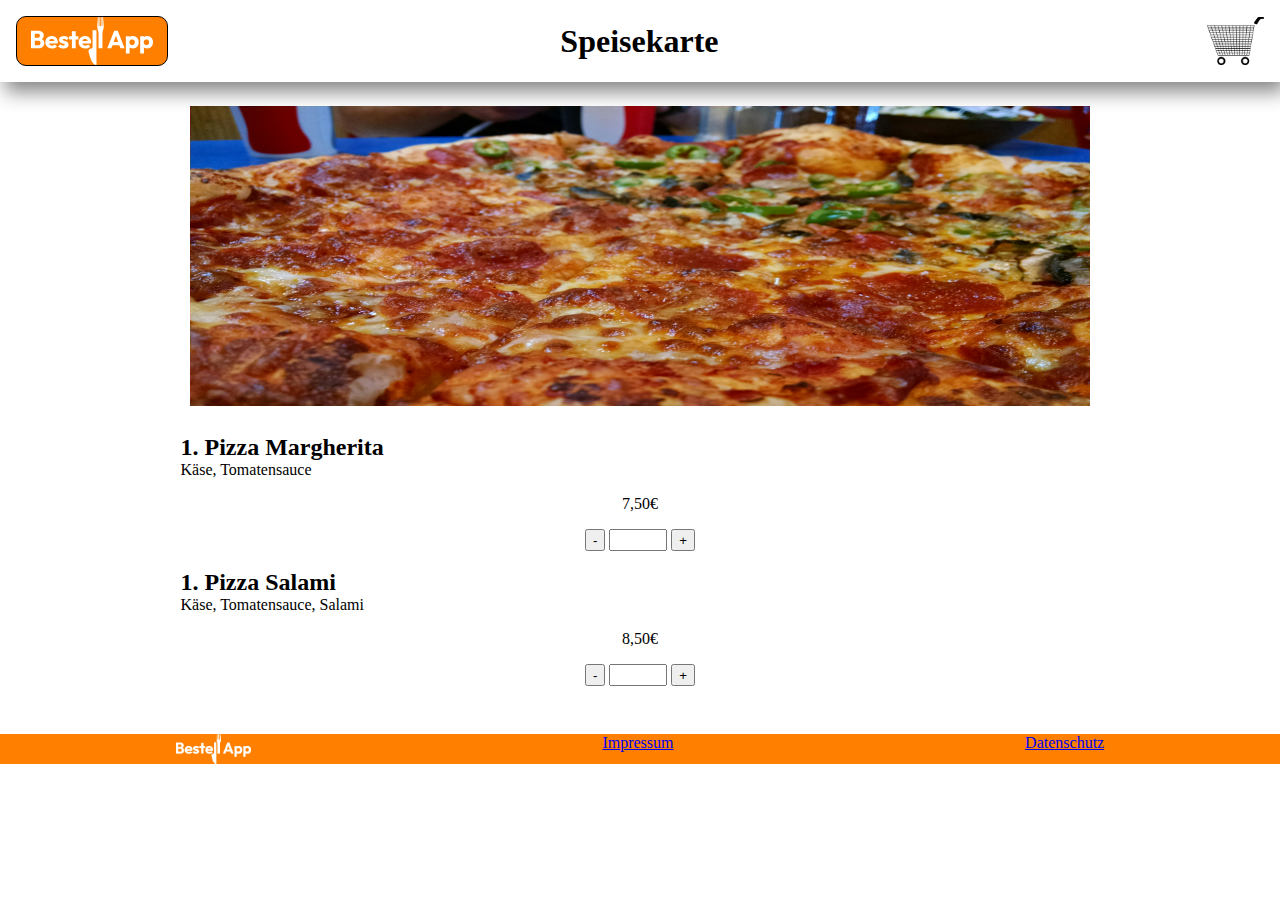
==== index.html @ 25a5968e "new" ====
<!DOCTYPE html>
<html lang="en">

<head>
    <meta charset="UTF-8">
    <meta name="viewport" content="width=device-width, initial-scale=1.0">
    <title>Bestellapp</title>
    <script src="./script.js"></script>
    <link rel="stylesheet" href="style.css">
</head>

<body>
    <section>
        <header>
            <div class="head_imgs">
                <img class="svg_logo" src="./Logo/Bestell App- Logo.svg" alt="">
            </div>
            <h1>Speisekarte</h1>
            <img class="shoppingcart" src="./img/shoppingcart.png" alt="Warenkorb">
        </header>
    </section>

    <section class="pizza">
        <div>
            <img class="img_pizza" src="./img/pizza.jpg" alt="Pizza">
        </div>
        <div class="pizza_card">
            <div class="mar">
                <h2>1. Pizza Margherita</h2>
                Käse, Tomatensauce
            </div>
            <p>7,50€</p>

            <div>
            <button>-</button>
            <input type="text">
            <button>+</button>
            </div>
            <br>

            <div class="sal">
                <h2>1. Pizza Salami</h2>
                Käse, Tomatensauce, Salami
            </div>
            <p>8,50€</p>

            <div>
            <button>-</button>
            <input type="text">
            <button>+</button>
            </div>
        </div>
    </section>



    <section>
        <footer>
            <img class="logo_footer" src="./Logo/Logo.png" alt="BestellApp-Logo">
            <a href="#">Impressum</a>
            <a href="#">Datenschutz</a>
        </footer>
    </section>

</body>

</html>
---- style.css ----
body {
    margin: 0px;

}

header {
    display: flex;
    justify-content: space-between;
    align-items: center;
    box-shadow: 5px 10px 18px #888888;
}

h1 {
    margin: 0;
    padding-right: 80px;
}

h2 {
    margin: 0;
}


.head_imgs {
    background-color: #FF8000;
    width: 150px;
    margin: 16px;
    margin-right: 0;
    border-radius: 10px;
    border-width: 1px;
    border-style: solid;
    display: flex;
    justify-content: space-around;
}

.svg_logo {
    height: 48px;
}

.shoppingcart {
    height: 48px;
    margin: 16px;
}

footer {
    background-color: #FF8000;
    display: flex;
    justify-content: space-around;

}

.logo_footer {
    width: 75px;
}

.pizza {
    display: flex;
    align-items: center;
    flex-direction: column;
    text-align: center;
    padding-top: 24px;
    padding-bottom: 24px;
    padding-left: 0;
    padding-right: 0;
}

.img_pizza {
    height: 300px;
    width: 100vh;

}


.pizza_card {
    display: flex;
    justify-content: space-between;
    flex-direction: column;
    width: 919px;
    padding: 24px;

}

.mar {
    display: flex;
    flex-direction: column;
    text-align: start;
}

.sal {
    display: flex;
    flex-direction: column;
    text-align: start;
}

input{
    height: 16px;
    width: 50px;
}

button{
    height: 22px;

}
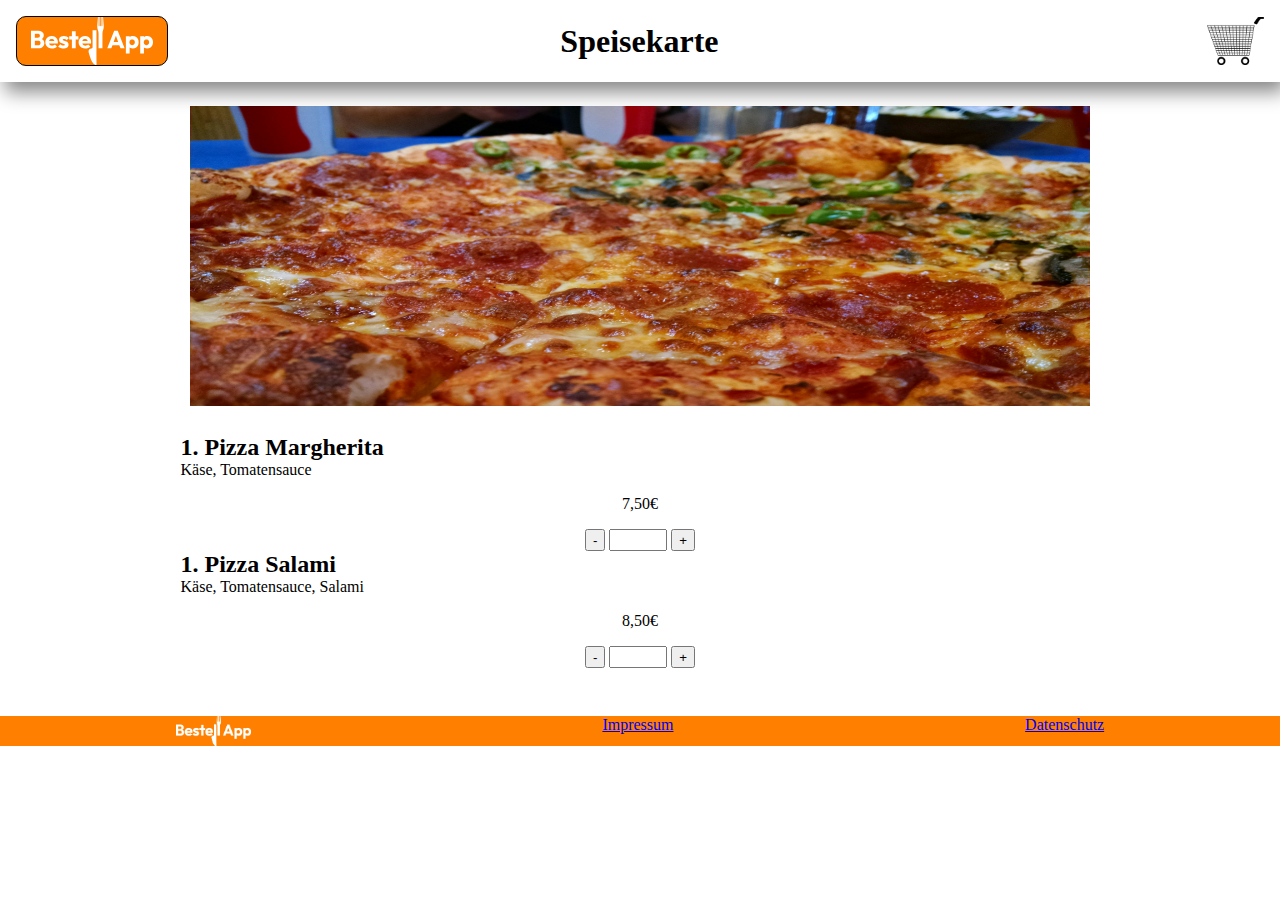
==== commit 9d44327e: "new" ====
--- a/index.html
+++ b/index.html
@@ -36,7 +36,7 @@
             <input type="text">
             <button>+</button>
             </div>
-            <br>
+            
 
             <div class="sal">
                 <h2>1. Pizza Salami</h2>
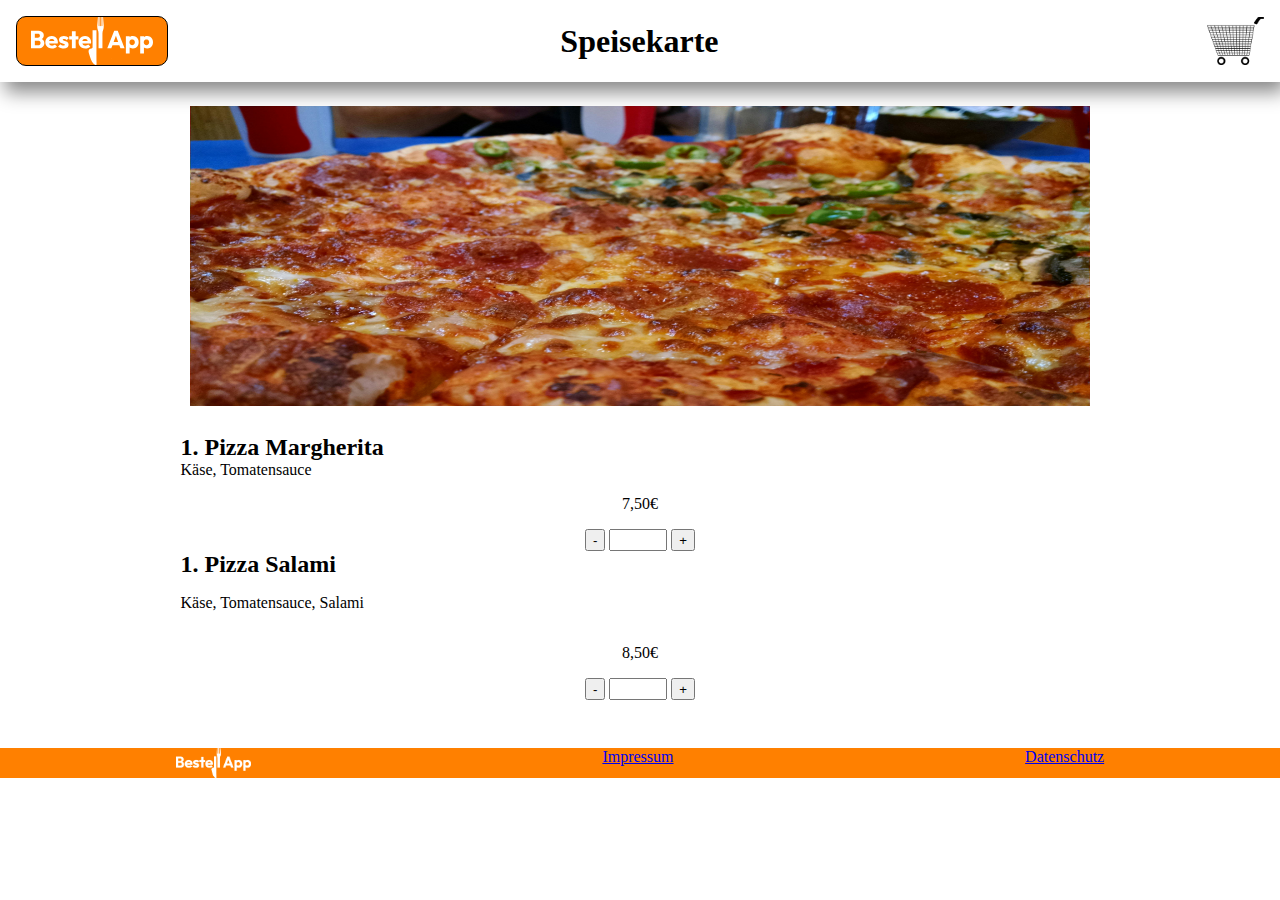
==== commit 8612c2b3: "new" ====
--- a/index.html
+++ b/index.html
@@ -33,20 +33,20 @@
 
             <div>
             <button>-</button>
-            <input type="text">
+            <input type="number">
             <button>+</button>
             </div>
             
 
             <div class="sal">
                 <h2>1. Pizza Salami</h2>
-                Käse, Tomatensauce, Salami
+                <p>Käse, Tomatensauce, Salami</p>
             </div>
             <p>8,50€</p>
 
             <div>
             <button>-</button>
-            <input type="text">
+            <input type="number">
             <button>+</button>
             </div>
         </div>
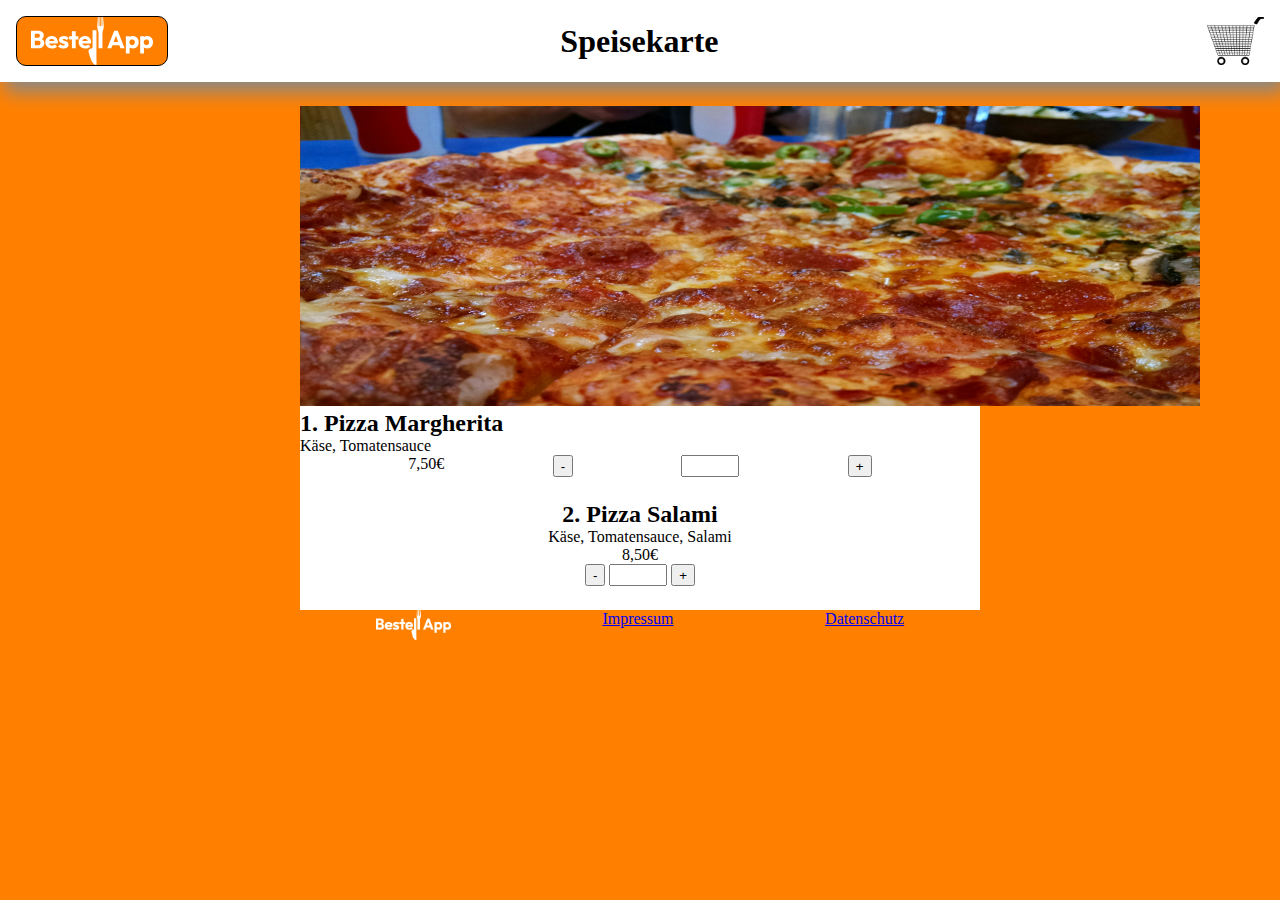
==== commit e661dbcd: "new" ====
--- a/index.html
+++ b/index.html
@@ -10,46 +10,48 @@
 </head>
 
 <body>
-    <section>
-        <header>
-            <div class="head_imgs">
-                <img class="svg_logo" src="./Logo/Bestell App- Logo.svg" alt="">
-            </div>
-            <h1>Speisekarte</h1>
-            <img class="shoppingcart" src="./img/shoppingcart.png" alt="Warenkorb">
-        </header>
-    </section>
+
+    <header>
+        <div class="head_imgs">
+            <img class="svg_logo" src="./Logo/Bestell App- Logo.svg" alt="">
+        </div>
+        <h1>Speisekarte</h1>
+        <img class="shoppingcart" src="./img/shoppingcart.png" alt="Warenkorb">
+    </header>
+
 
     <section class="pizza">
-        <div>
-            <img class="img_pizza" src="./img/pizza.jpg" alt="Pizza">
+
+        <img class="img_pizza" src="./img/pizza.jpg" alt="Pizza">
+
+        <div class="pizza_margherita">
+            <div class="margherita">
+                <h2>1. Pizza Margherita</h2>
+                <p>Käse, Tomatensauce</p>
+            </div>
+            <div class="mar_input">
+                <p>7,50€</p>
+                <button>-</button>
+                <input type="number">
+                <button>+</button>
+            </div>
         </div>
-        <div class="pizza_card">
-            <div class="mar">
-                <h2>1. Pizza Margherita</h2>
-                Käse, Tomatensauce
-            </div>
-            <p>7,50€</p>
 
-            <div>
-            <button>-</button>
-            <input type="number">
-            <button>+</button>
-            </div>
-            
-
-            <div class="sal">
-                <h2>1. Pizza Salami</h2>
+        <div class="pizza_salami">
+            <div class="salami">
+                <h2>2. Pizza Salami</h2>
                 <p>Käse, Tomatensauce, Salami</p>
             </div>
-            <p>8,50€</p>
-
-            <div>
-            <button>-</button>
-            <input type="number">
-            <button>+</button>
+            <div class="sal_input">
+                <p>8,50€</p>
+                <button>-</button>
+                <input type="number">
+                <button>+</button>
             </div>
         </div>
+
+
+        
     </section>
 
 
--- a/style.css
+++ b/style.css
@@ -1,6 +1,6 @@
 body {
     margin: 0px;
-
+    background-color: #FF8000;
 }
 
 header {
@@ -8,6 +8,14 @@
     justify-content: space-between;
     align-items: center;
     box-shadow: 5px 10px 18px #888888;
+    background-color: white;
+    margin-bottom: 24px;
+}
+
+section{
+    margin-right:300px;
+    margin-left: 300px;
+    background-color: white;
 }
 
 h1 {
@@ -18,6 +26,11 @@
 h2 {
     margin: 0;
 }
+
+p{
+    margin:0;
+}
+
 
 
 .head_imgs {
@@ -53,14 +66,14 @@
 }
 
 .pizza {
-    display: flex;
+    /* display: flex; */
     align-items: center;
     flex-direction: column;
     text-align: center;
-    padding-top: 24px;
     padding-bottom: 24px;
     padding-left: 0;
     padding-right: 0;
+ 
 }
 
 .img_pizza {
@@ -70,26 +83,28 @@
 }
 
 
-.pizza_card {
+.pizza_magherita {
     display: flex;
-    justify-content: space-between;
-    flex-direction: column;
+    flex-direction: row;
     width: 919px;
     padding: 24px;
 
 }
 
-.mar {
+.margherita {
     display: flex;
+    align-items: start;
     flex-direction: column;
-    text-align: start;
 }
 
-.sal {
-    display: flex;
-    flex-direction: column;
-    text-align: start;
+.mar_input {
+    display:flex;
+    flex-direction: row; 
+    justify-content: space-evenly;
+    padding-bottom:24px;
 }
+
+
 
 input{
     height: 16px;
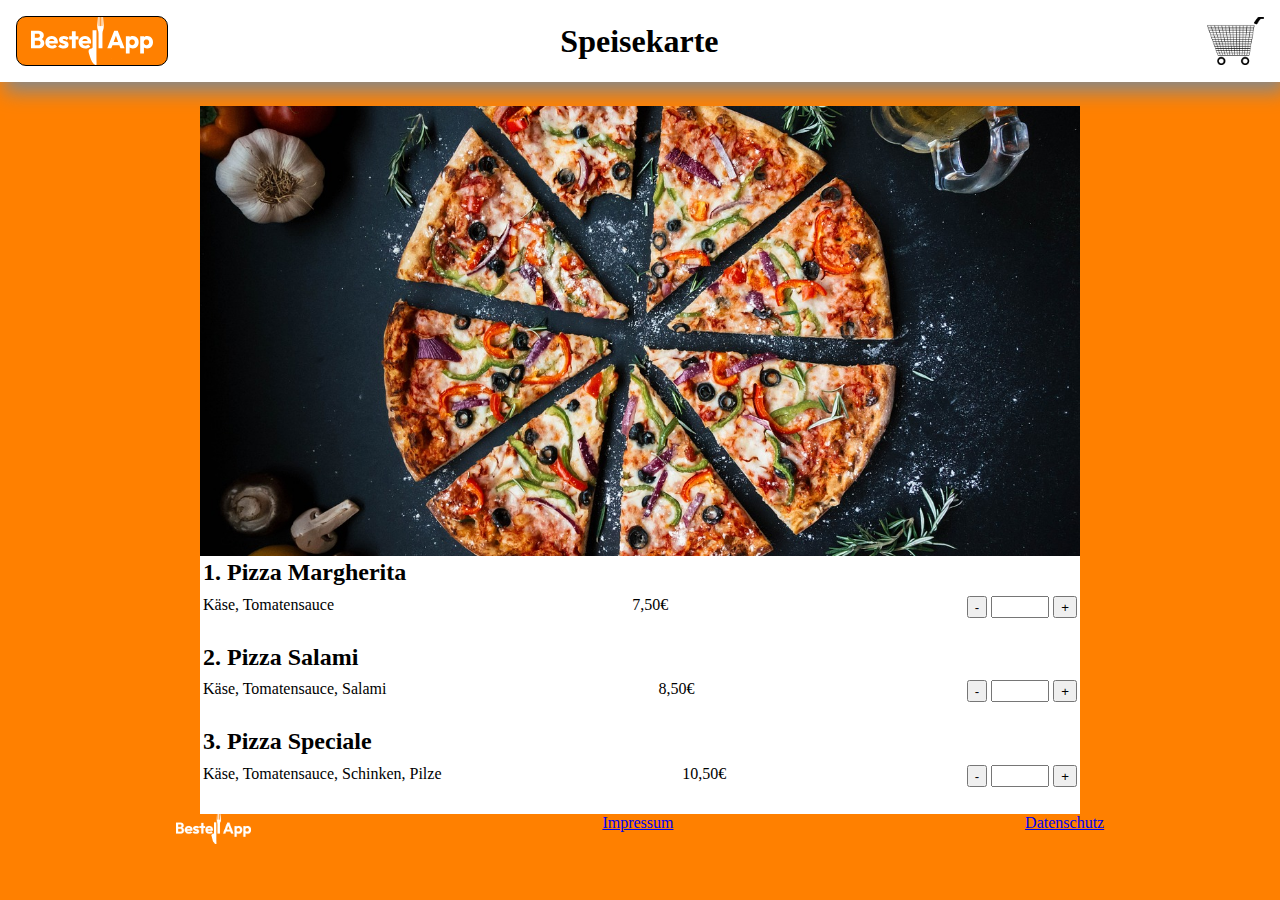
==== commit bbd5f450: "new data" ====
--- a/index.html
+++ b/index.html
@@ -7,6 +7,7 @@
     <title>Bestellapp</title>
     <script src="./script.js"></script>
     <link rel="stylesheet" href="style.css">
+    <link rel="stylesheet" href="standart.css">
 </head>
 
 <body>
@@ -20,24 +21,70 @@
     </header>
 
 
-    <section class="pizza">
 
-        <img class="img_pizza" src="./img/pizza.jpg" alt="Pizza">
+    <section class="pizza_margherita">
+        <div class="margherita">
+            <img class="img_pizza" src="./img/pizza-groß.jpg" alt="Pizza">
+            <table>
+                <tr class="head">
+                    <td>
+                        <h2>1. Pizza Margherita</h2>
+                    </td>
+                </tr>
+                <tr class="info">
+                    <td>
+                        <p>Käse, Tomatensauce</p>
+                    </td>
+                    <td>
+                        <p>7,50€</p>
+                    </td>
+                    <td>
+                        <button>-</button>
+                        <input type="number">
+                        <button>+</button>
+                    </td>
+                </tr>
+                <tr>
+                    <td class="head">
+                        <h2>2. Pizza Salami</h2>
+                    </td>
+                </tr>
+                <tr class="info">
+                    <td>
+                        <p>Käse, Tomatensauce, Salami</p>
+                    </td>
+                    <td>
+                        <p>8,50€</p>
+                    </td>
+                    <td>
+                        <button>-</button>
+                        <input type="number">
+                        <button>+</button>
+                    </td>
+                </tr>
+                <tr class="head">
+                    <td>
+                        <h2>3. Pizza Speciale</h2>
+                    </td>
+                </tr>
+                <tr class="info">
+                    <td>
+                        <p>Käse, Tomatensauce, Schinken, Pilze</p>
+                    </td>
+                    <td>
+                        <p>10,50€</p>
+                    </td>
+                    <td>
+                        <button>-</button>
+                        <input type="number">
+                        <button>+</button>
+                    </td>
+                </tr>
+            </table>
+        </div>
+    </section>
 
-        <div class="pizza_margherita">
-            <div class="margherita">
-                <h2>1. Pizza Margherita</h2>
-                <p>Käse, Tomatensauce</p>
-            </div>
-            <div class="mar_input">
-                <p>7,50€</p>
-                <button>-</button>
-                <input type="number">
-                <button>+</button>
-            </div>
-        </div>
-
-        <div class="pizza_salami">
+    <!-- <div class="pizza_salami">
             <div class="salami">
                 <h2>2. Pizza Salami</h2>
                 <p>Käse, Tomatensauce, Salami</p>
@@ -48,21 +95,21 @@
                 <input type="number">
                 <button>+</button>
             </div>
-        </div>
-
-
-        
-    </section>
+        </div> -->
 
 
 
-    <section>
-        <footer>
-            <img class="logo_footer" src="./Logo/Logo.png" alt="BestellApp-Logo">
-            <a href="#">Impressum</a>
-            <a href="#">Datenschutz</a>
-        </footer>
-    </section>
+
+
+
+
+
+    <footer>
+        <img class="logo_footer" src="./Logo/Logo.png" alt="BestellApp-Logo">
+        <a href="#">Impressum</a>
+        <a href="#">Datenschutz</a>
+    </footer>
+
 
 </body>
 
--- a/style.css
+++ b/style.css
@@ -1,38 +1,3 @@
-body {
-    margin: 0px;
-    background-color: #FF8000;
-}
-
-header {
-    display: flex;
-    justify-content: space-between;
-    align-items: center;
-    box-shadow: 5px 10px 18px #888888;
-    background-color: white;
-    margin-bottom: 24px;
-}
-
-section{
-    margin-right:300px;
-    margin-left: 300px;
-    background-color: white;
-}
-
-h1 {
-    margin: 0;
-    padding-right: 80px;
-}
-
-h2 {
-    margin: 0;
-}
-
-p{
-    margin:0;
-}
-
-
-
 .head_imgs {
     background-color: #FF8000;
     width: 150px;
@@ -65,53 +30,32 @@
     width: 75px;
 }
 
-.pizza {
-    /* display: flex; */
-    align-items: center;
-    flex-direction: column;
-    text-align: center;
-    padding-bottom: 24px;
-    padding-left: 0;
-    padding-right: 0;
- 
-}
-
 .img_pizza {
-    height: 300px;
-    width: 100vh;
-
+    object-position: center;
+    height: 450px;
+    width: auto;
+    object-fit: cover;
 }
 
 
 .pizza_magherita {
     display: flex;
+    justify-content: center;
     flex-direction: row;
-    width: 919px;
-    padding: 24px;
 
 }
 
 .margherita {
     display: flex;
-    align-items: start;
     flex-direction: column;
+    justify-content: center;
+
 }
 
-.mar_input {
-    display:flex;
-    flex-direction: row; 
-    justify-content: space-evenly;
-    padding-bottom:24px;
+.head{
+    padding-bottom: 8px;
 }
 
-
-
-input{
-    height: 16px;
-    width: 50px;
-}
-
-button{
-    height: 22px;
-
+.info{
+    padding-bottom: 24px;
 }--- a/standart.css
+++ b/standart.css
@@ -0,0 +1,47 @@
+body {
+    margin: 0px;
+    background-color: #FF8000;
+}
+
+header {
+    display: flex;
+    justify-content: space-between;
+    align-items: center;
+    box-shadow: 5px 10px 18px #888888;
+    background-color: white;
+    margin-bottom: 24px;
+}
+
+section {
+    margin-left: 200px;
+    margin-right: 200px;
+    background-color: white;
+}
+
+h1 {
+    margin: 0;
+    padding-right: 80px;
+}
+
+h2 {
+    margin: 0;
+}
+
+p {
+    margin: 0;
+}
+
+tr {
+    display: flex;
+    justify-content: space-between;
+}
+
+input {
+    height: 16px;
+    width: 50px;
+}
+
+button {
+    height: 22px;
+
+}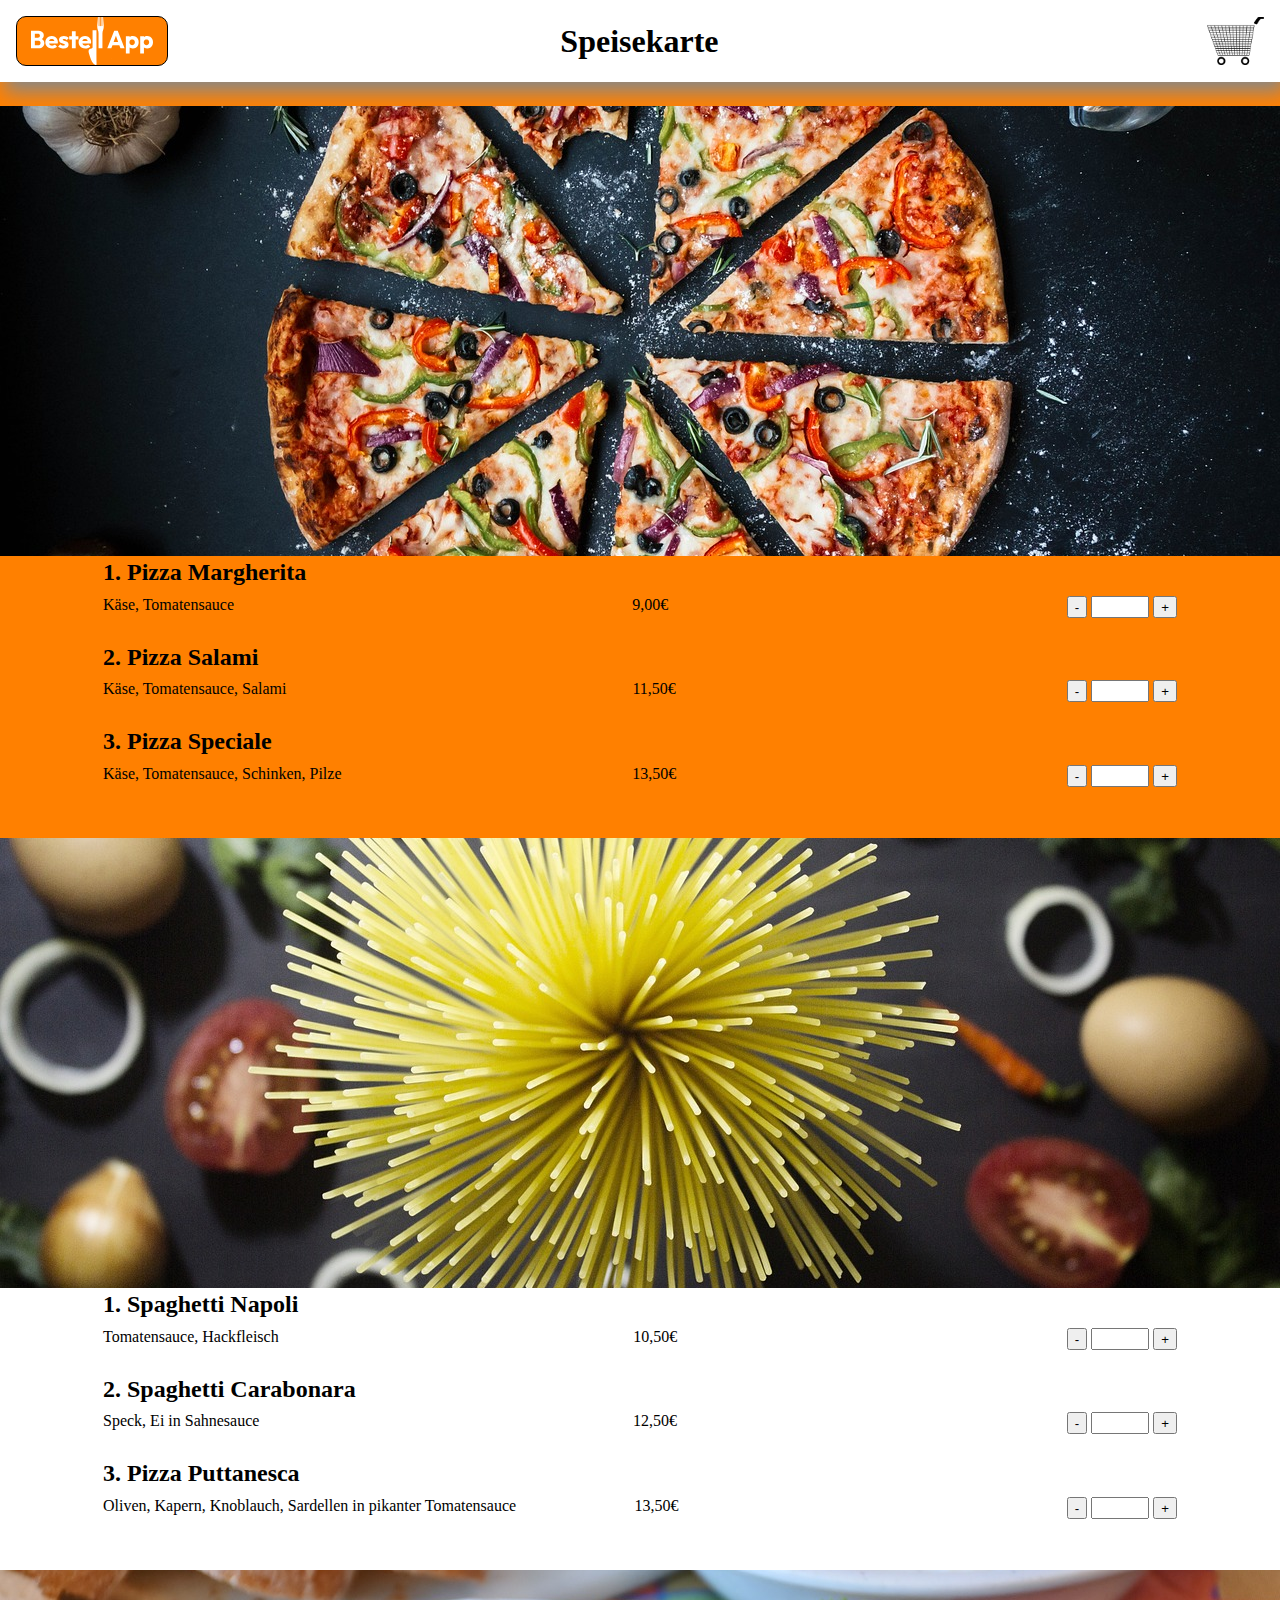
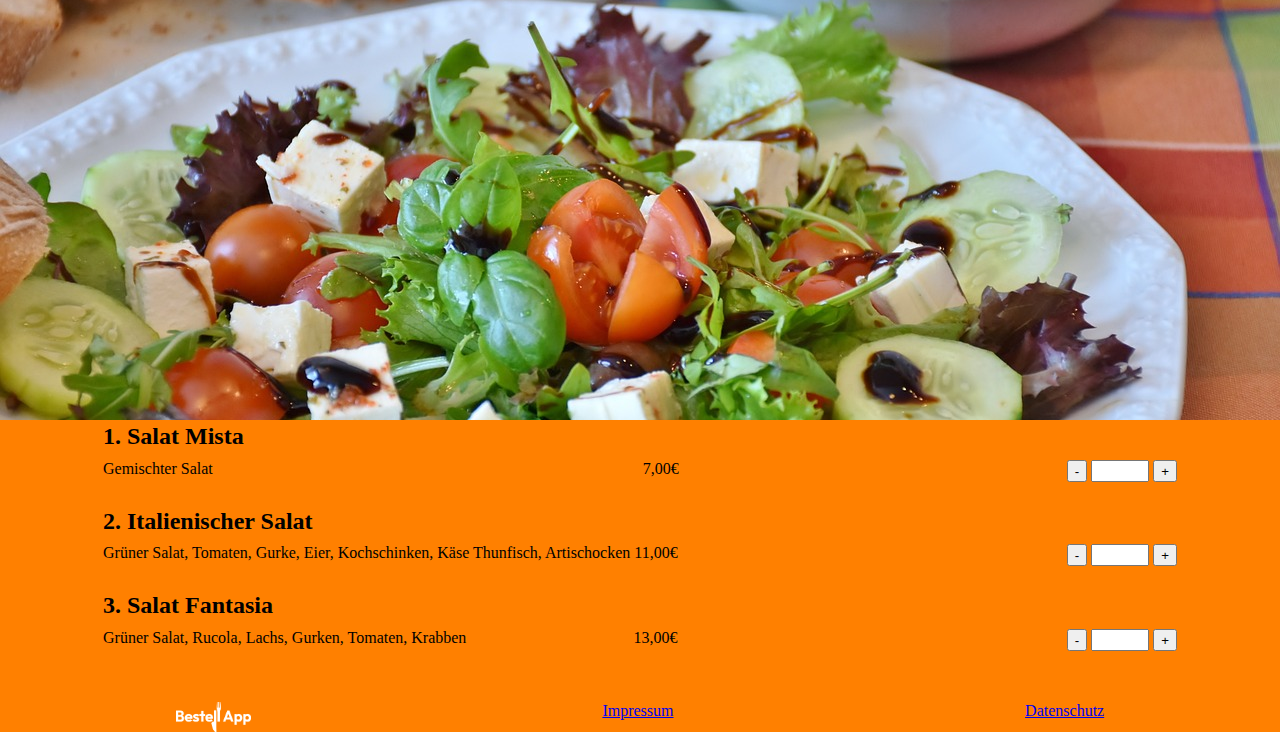
==== commit 2ef20c4e: "html,css finish" ====
--- a/index.html
+++ b/index.html
@@ -22,9 +22,8 @@
 
 
 
-    <section class="pizza_margherita">
-        <div class="margherita">
-            <img class="img_pizza" src="./img/pizza-groß.jpg" alt="Pizza">
+        <div class="pizza">
+            <img class="pizzaimg" src="./img/pizza-groß.jpg" alt="Pizza">
             <table>
                 <tr class="head">
                     <td>
@@ -36,7 +35,7 @@
                         <p>Käse, Tomatensauce</p>
                     </td>
                     <td>
-                        <p>7,50€</p>
+                        <p>9,00€</p>
                     </td>
                     <td>
                         <button>-</button>
@@ -54,7 +53,7 @@
                         <p>Käse, Tomatensauce, Salami</p>
                     </td>
                     <td>
-                        <p>8,50€</p>
+                        <p class="price1">11,50€</p>
                     </td>
                     <td>
                         <button>-</button>
@@ -72,7 +71,7 @@
                         <p>Käse, Tomatensauce, Schinken, Pilze</p>
                     </td>
                     <td>
-                        <p>10,50€</p>
+                        <p class="price2">13,50€</p>
                     </td>
                     <td>
                         <button>-</button>
@@ -82,20 +81,129 @@
                 </tr>
             </table>
         </div>
-    </section>
-
-    <!-- <div class="pizza_salami">
-            <div class="salami">
-                <h2>2. Pizza Salami</h2>
-                <p>Käse, Tomatensauce, Salami</p>
-            </div>
-            <div class="sal_input">
-                <p>8,50€</p>
-                <button>-</button>
-                <input type="number">
-                <button>+</button>
-            </div>
-        </div> -->
+
+        <div class="pasta">
+            <img class="pastaimg" src="./img/pasta (2).jpg" alt="Pasta">
+            <table>
+                <tr class="head">
+                    <td>
+                        <h2>1. Spaghetti Napoli</h2>
+                    </td>
+                </tr>
+                <tr class="info">
+                    <td>
+                        <p>Tomatensauce, Hackfleisch</p>
+                    </td>
+                    <td>
+                        <p class="price3">10,50€</p>
+                    </td>
+                    <td>
+                        <button>-</button>
+                        <input type="number">
+                        <button>+</button>
+                    </td>
+                </tr>
+                <tr>
+                    <td class="head">
+                        <h2>2. Spaghetti Carabonara</h2>
+                    </td>
+                </tr>
+                <tr class="info">
+                    <td>
+                        <p>Speck, Ei in Sahnesauce</p>
+                    </td>
+                    <td>
+                        <p class="price4">12,50€</p>
+                    </td>
+                    <td>
+                        <button>-</button>
+                        <input type="number">
+                        <button>+</button>
+                    </td>
+                </tr>
+                <tr class="head">
+                    <td>
+                        <h2>3. Pizza Puttanesca</h2>
+                    </td>
+                </tr>
+                <tr class="info">
+                    <td>
+                        <p>Oliven, Kapern, Knoblauch, Sardellen in pikanter Tomatensauce</p>
+                    </td>
+                    <td>
+                        <p class="price5">13,50€</p>
+                    </td>
+                    <td>
+                        <button>-</button>
+                        <input type="number">
+                        <button>+</button>
+                    </td>
+                </tr>
+            </table>
+        </div>
+
+        <div class="salad">
+            <img class="saladimg" src="./img/salad.jpg" alt="Salat">
+            <table>
+                <tr class="head">
+                    <td>
+                        <h2>1. Salat Mista</h2>
+                    </td>
+                </tr>
+                <tr class="info">
+                    <td>
+                        <p>Gemischter Salat</p>
+                    </td>
+                    <td>
+                        <p class="price6">7,00€</p>
+                    </td>
+                    <td>
+                        <button id="minus">-</button>
+                        <input type="number">
+                        <button id>+</button>
+                    </td>
+                </tr>
+                <tr>
+                    <td class="head">
+                        <h2>2. Italienischer Salat</h2>
+                    </td>
+                </tr>
+                <tr class="info">
+                    <td>
+                        <p>Grüner Salat, Tomaten, Gurke, Eier, Kochschinken, Käse Thunfisch, Artischocken</p>
+                    </td>
+                    <td>
+                        <p class="price7">11,00€</p>
+                    </td>
+                    <td>
+                        <button>-</button>
+                        <input type="number">
+                        <button>+</button>
+                    </td>
+                </tr>
+                <tr class="head">
+                    <td>
+                        <h2>3. Salat Fantasia</h2>
+                    </td>
+                </tr>
+                <tr class="info">
+                    <td>
+                        <p>Grüner Salat, Rucola, Lachs, Gurken, Tomaten, Krabben</p>
+                    </td>
+                    <td>
+                        <p class="price8">13,00€</p>
+                    </td>
+                    <td>
+                        <button>-</button>
+                        <input type="number">
+                        <button>+</button>
+                    </td>
+                </tr>
+            </table>
+        </div>
+  
+
+
 
 
 
--- a/style.css
+++ b/style.css
@@ -30,7 +30,7 @@
     width: 75px;
 }
 
-.img_pizza {
+.pizzaimg {
     object-position: center;
     height: 450px;
     width: auto;
@@ -38,17 +38,11 @@
 }
 
 
-.pizza_magherita {
-    display: flex;
-    justify-content: center;
-    flex-direction: row;
-
-}
-
-.margherita {
+.pizza {
     display: flex;
     flex-direction: column;
     justify-content: center;
+    padding-bottom: 24px;
 
 }
 
@@ -58,4 +52,66 @@
 
 .info{
     padding-bottom: 24px;
+}
+
+.price1{
+    padding-right: 45px;
+}
+
+.price2{
+    padding-right:100px;
+}
+
+.pastaimg {
+    object-position: center;
+    height: 450px;
+    width: auto;
+    object-fit: cover;
+}
+
+.pasta {
+    display: flex;
+    flex-direction: column;
+    justify-content: center;
+    background-color: white;
+    padding-bottom: 24px;
+
+}
+
+.price3{
+    padding-right: 35px;
+}
+
+.price4{
+    padding-right: 16px;
+}
+.price5{
+    padding-right: 270px;
+}
+
+.saladimg {
+    object-position: center;
+    height: 450px;
+    width: auto;
+    object-fit: cover;
+}
+
+.salad {
+    display: flex;
+    flex-direction: column;
+    justify-content: center;
+    padding-bottom: 24px;
+
+}
+
+.price6{
+    padding-left: 42px;
+}
+
+.price7{
+    padding-right: 385px;
+}
+
+.price8{
+    padding-right: 222px;
 }--- a/standart.css
+++ b/standart.css
@@ -12,12 +12,6 @@
     margin-bottom: 24px;
 }
 
-section {
-    margin-left: 200px;
-    margin-right: 200px;
-    background-color: white;
-}
-
 h1 {
     margin: 0;
     padding-right: 80px;
@@ -29,6 +23,10 @@
 
 p {
     margin: 0;
+}
+table{
+    padding-right: 100px;
+    padding-left: 100px;
 }
 
 tr {
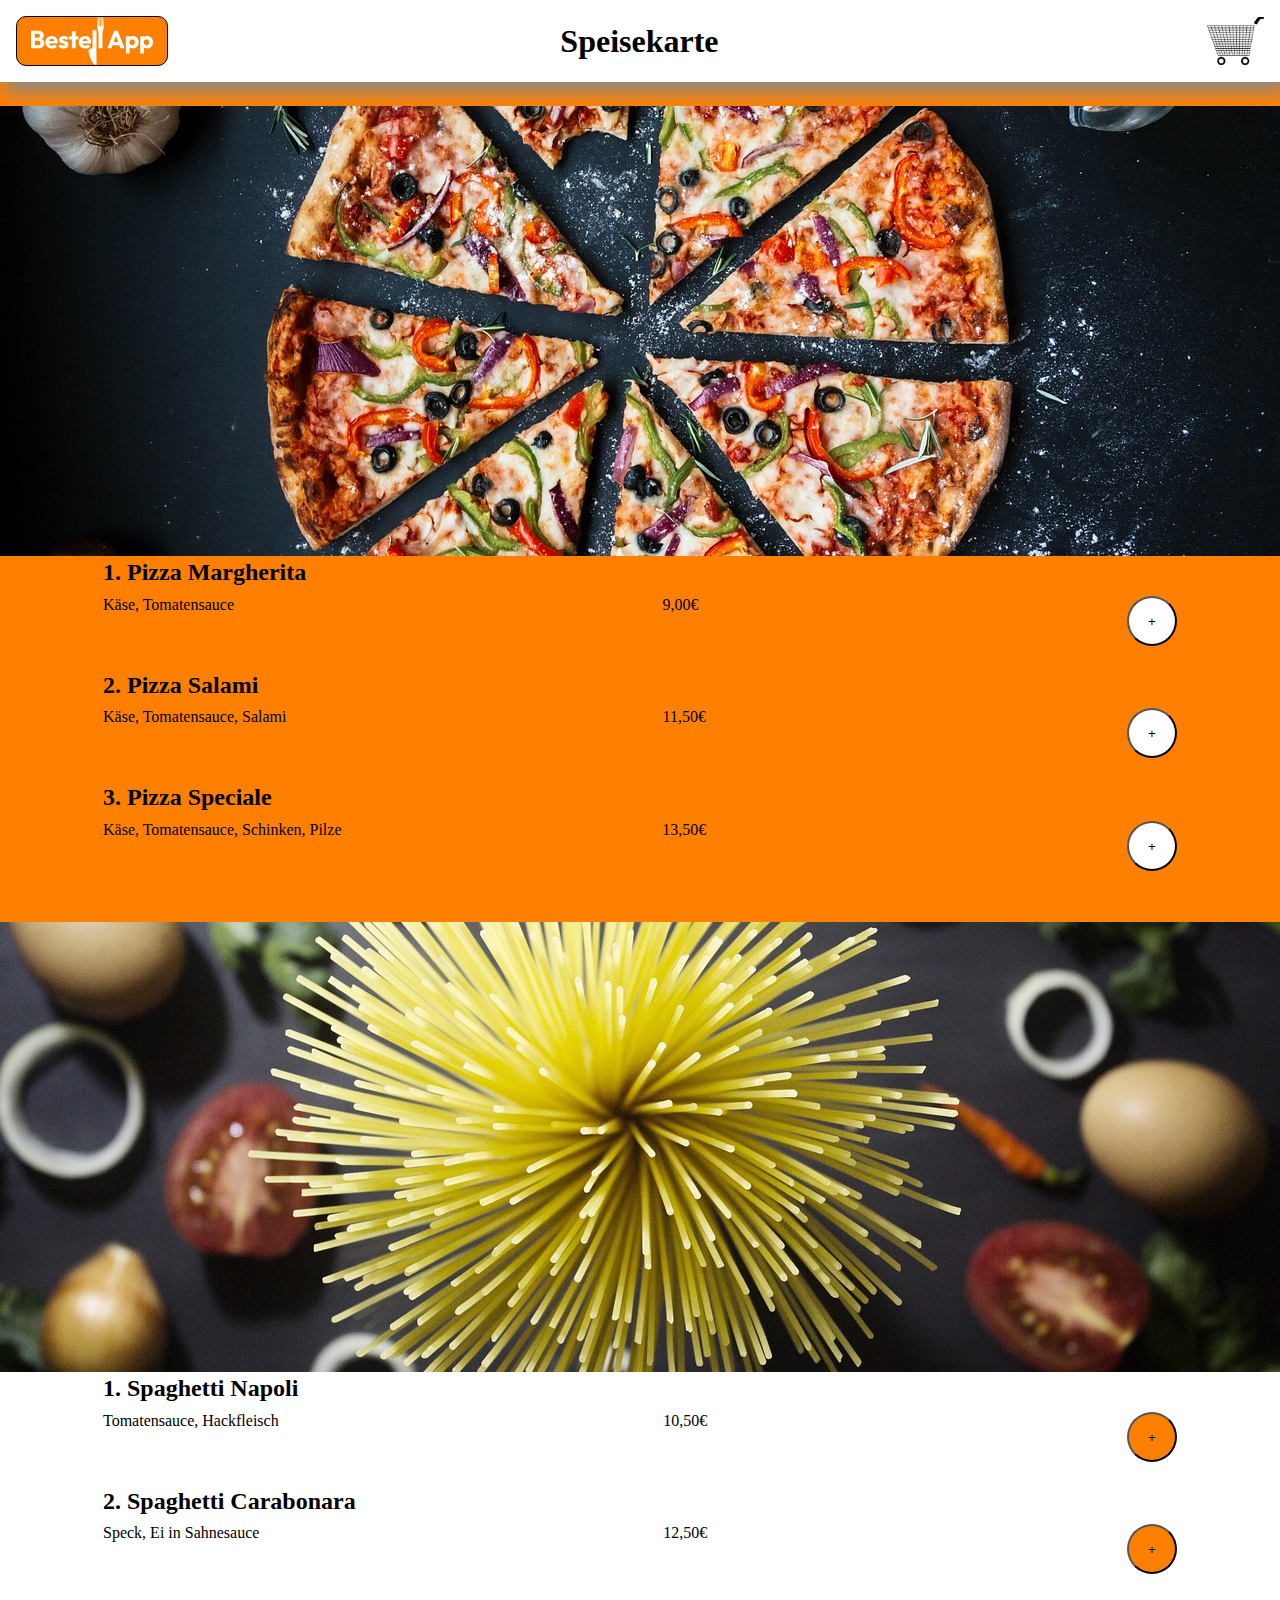
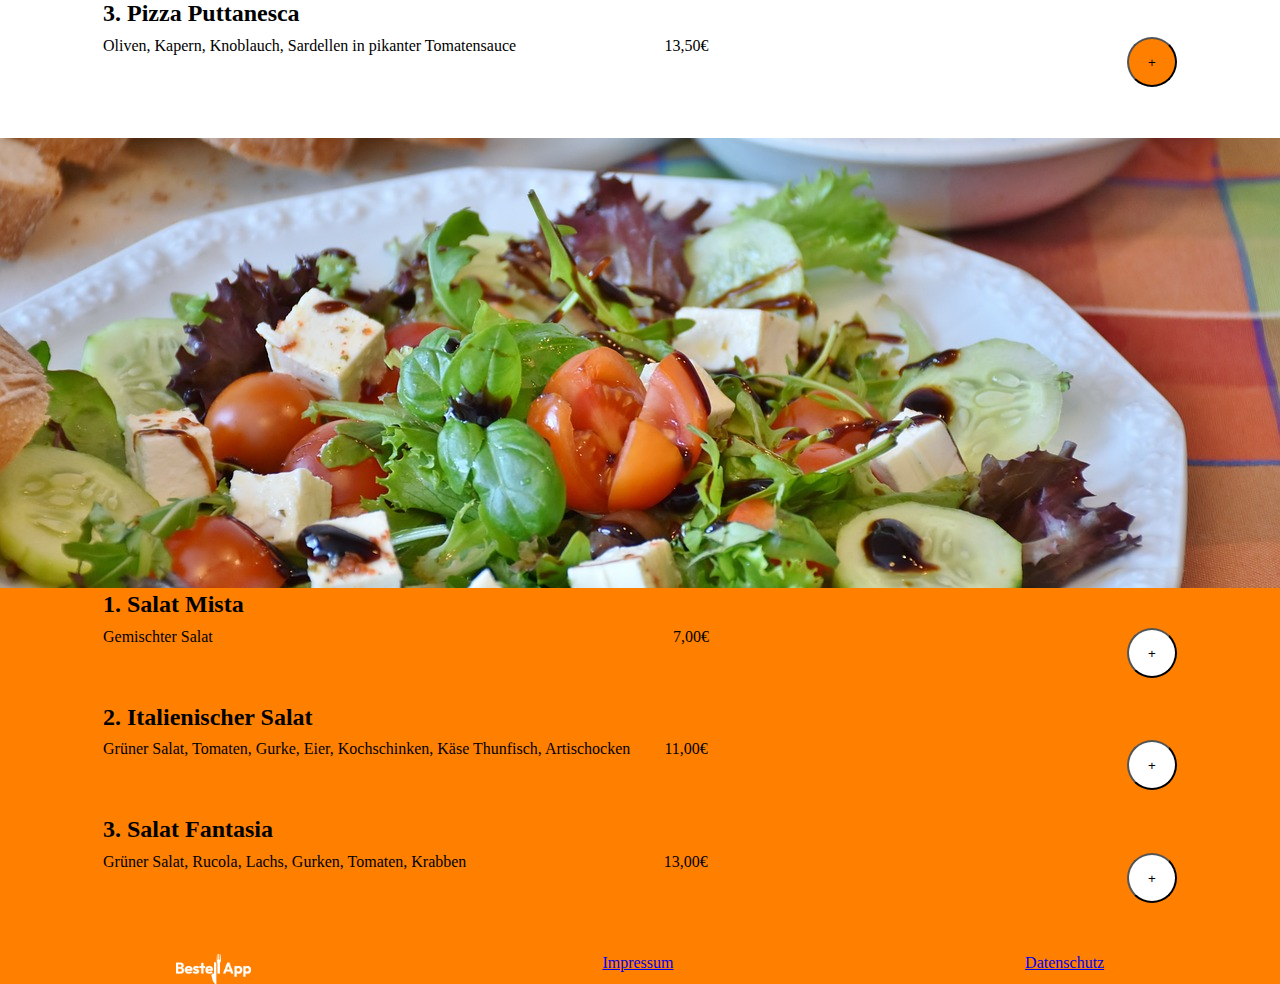
==== commit e527bd6f: "changed" ====
--- a/index.html
+++ b/index.html
@@ -20,7 +20,7 @@
         <img class="shoppingcart" src="./img/shoppingcart.png" alt="Warenkorb">
     </header>
 
-
+        <div class="shopcart">hallo</div>
 
         <div class="pizza">
             <img class="pizzaimg" src="./img/pizza-groß.jpg" alt="Pizza">
@@ -38,9 +38,7 @@
                         <p>9,00€</p>
                     </td>
                     <td>
-                        <button>-</button>
-                        <input type="number">
-                        <button>+</button>
+                        <button onclick="loadShopcart()">+</button>
                     </td>
                 </tr>
                 <tr>
@@ -56,9 +54,7 @@
                         <p class="price1">11,50€</p>
                     </td>
                     <td>
-                        <button>-</button>
-                        <input type="number">
-                        <button>+</button>
+                        <button onclick="loadShopcart()">+</button>
                     </td>
                 </tr>
                 <tr class="head">
@@ -74,9 +70,7 @@
                         <p class="price2">13,50€</p>
                     </td>
                     <td>
-                        <button>-</button>
-                        <input type="number">
-                        <button>+</button>
+                        <button onclick="loadShopcart()">+</button>
                     </td>
                 </tr>
             </table>
@@ -98,9 +92,7 @@
                         <p class="price3">10,50€</p>
                     </td>
                     <td>
-                        <button>-</button>
-                        <input type="number">
-                        <button>+</button>
+                        <button onclick="loadShopcart()" class="orange">+</button>
                     </td>
                 </tr>
                 <tr>
@@ -116,9 +108,7 @@
                         <p class="price4">12,50€</p>
                     </td>
                     <td>
-                        <button>-</button>
-                        <input type="number">
-                        <button>+</button>
+                        <button onclick="loadShopcart()" class="orange">+</button>
                     </td>
                 </tr>
                 <tr class="head">
@@ -134,9 +124,7 @@
                         <p class="price5">13,50€</p>
                     </td>
                     <td>
-                        <button>-</button>
-                        <input type="number">
-                        <button>+</button>
+                        <button onclick="loadShopcart()" class="orange">+</button>
                     </td>
                 </tr>
             </table>
@@ -158,9 +146,7 @@
                         <p class="price6">7,00€</p>
                     </td>
                     <td>
-                        <button id="minus">-</button>
-                        <input type="number">
-                        <button id>+</button>
+                        <button onclick="loadShopcart()">+</button>
                     </td>
                 </tr>
                 <tr>
@@ -176,9 +162,7 @@
                         <p class="price7">11,00€</p>
                     </td>
                     <td>
-                        <button>-</button>
-                        <input type="number">
-                        <button>+</button>
+                        <button onclick="loadShopcart()">+</button>
                     </td>
                 </tr>
                 <tr class="head">
@@ -194,9 +178,7 @@
                         <p class="price8">13,00€</p>
                     </td>
                     <td>
-                        <button>-</button>
-                        <input type="number">
-                        <button>+</button>
+                        <button onclick="loadShopcart()">+</button>
                     </td>
                 </tr>
             </table>
--- a/style.css
+++ b/style.css
@@ -114,4 +114,10 @@
 
 .price8{
     padding-right: 222px;
+}
+
+.shopcart{
+    display: flex;
+    justify-content: flex-end;
+    display:none;
 }--- a/standart.css
+++ b/standart.css
@@ -34,12 +34,13 @@
     justify-content: space-between;
 }
 
-input {
-    height: 16px;
+button {
+    border-radius: 100%;
+    height: 50px;
     width: 50px;
+    background-color: white;
 }
 
-button {
-    height: 22px;
-
+.orange{
+    background-color: #FF8000;
 }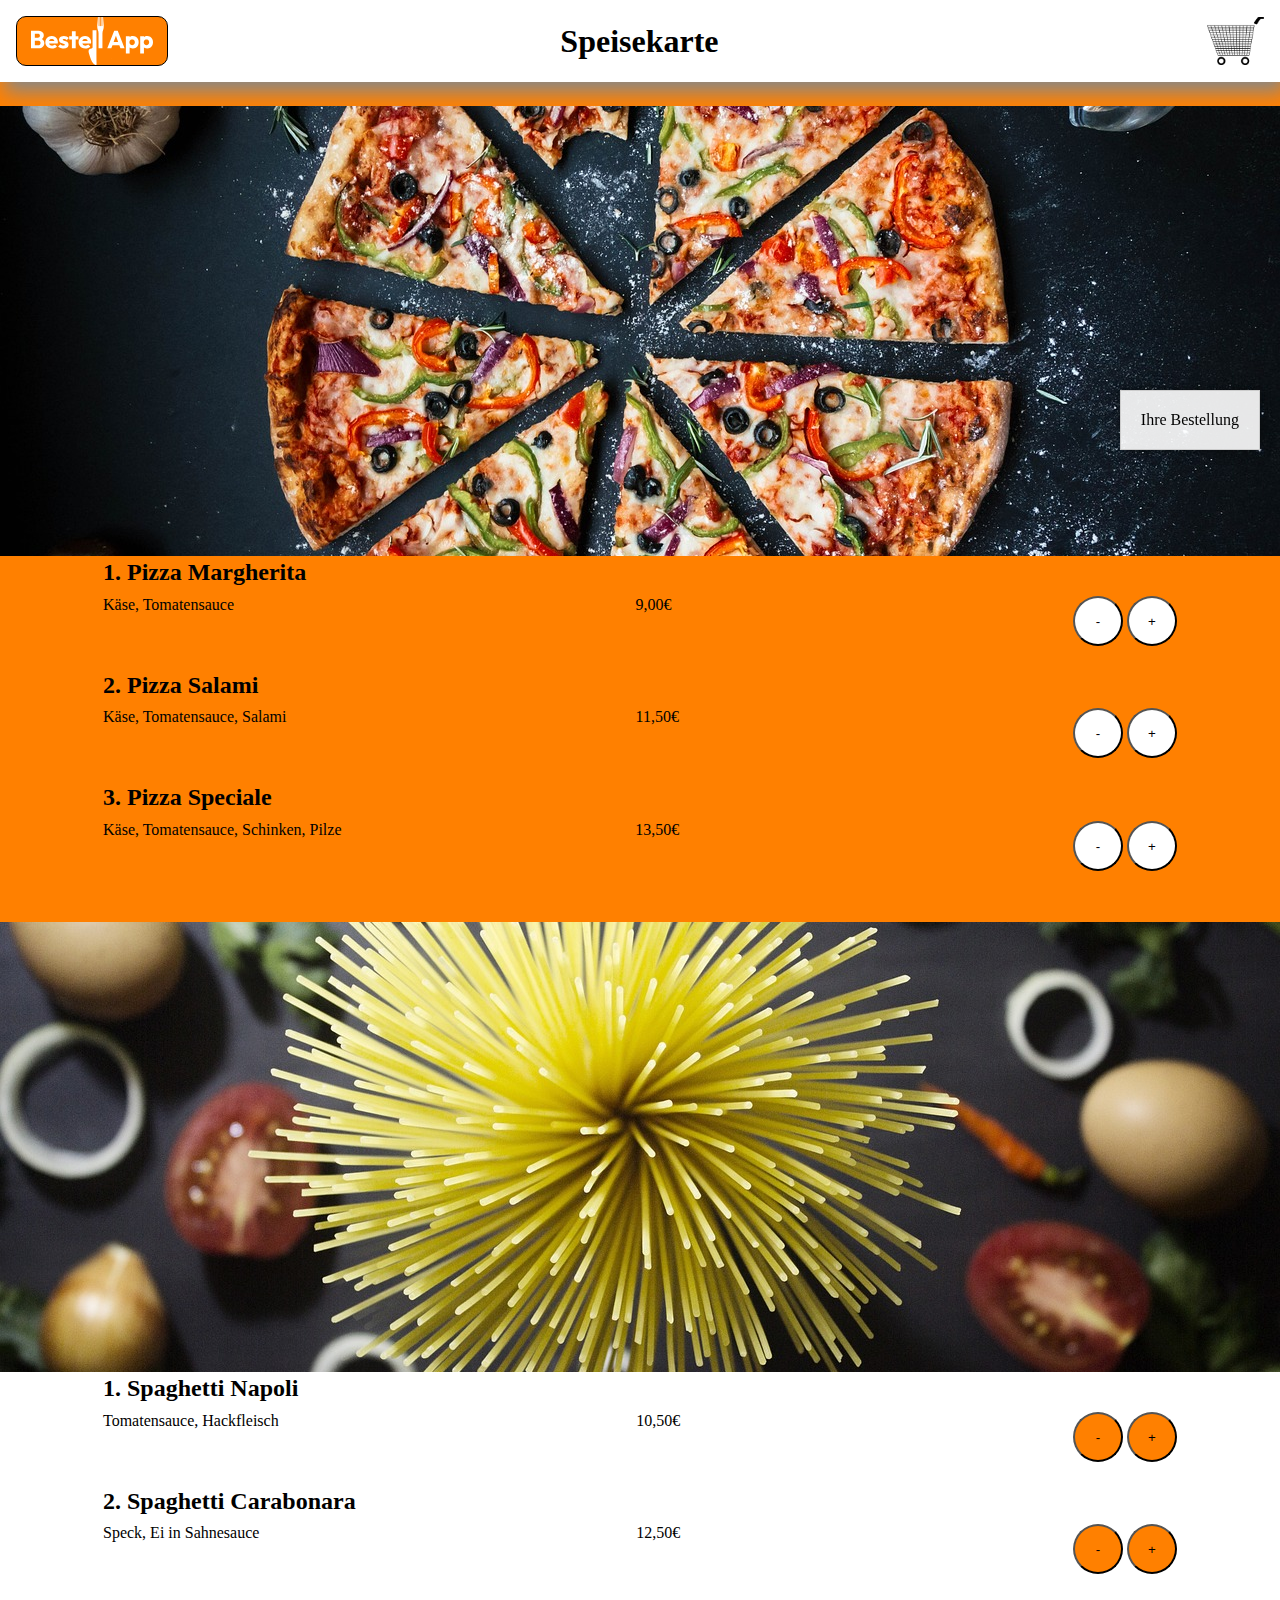
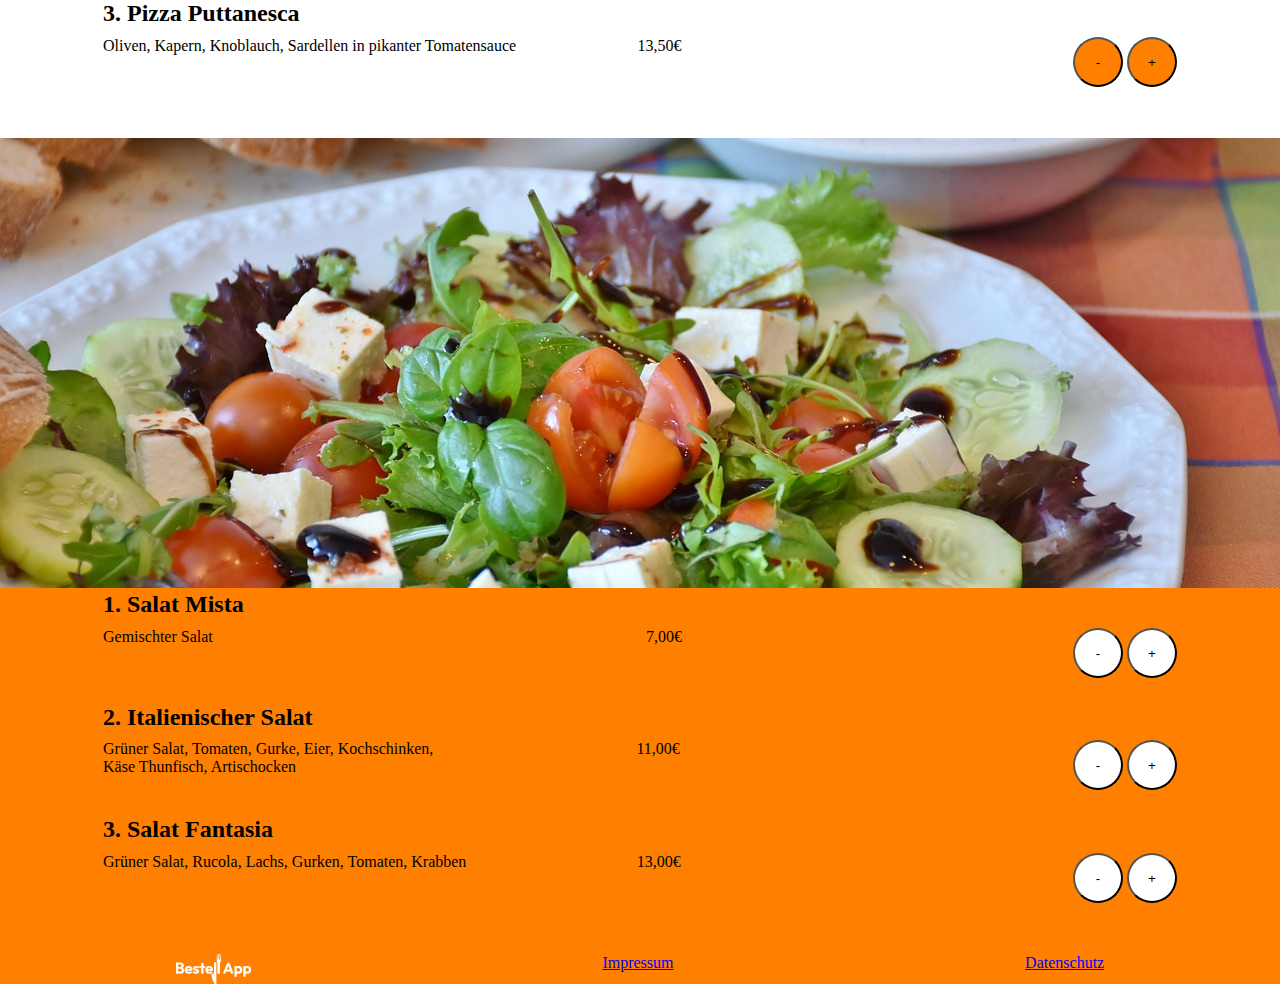
==== commit b7543967: "new" ====
--- a/index.html
+++ b/index.html
@@ -17,10 +17,14 @@
             <img class="svg_logo" src="./Logo/Bestell App- Logo.svg" alt="">
         </div>
         <h1>Speisekarte</h1>
-        <img class="shoppingcart" src="./img/shoppingcart.png" alt="Warenkorb">
+        <img onclick="loadShopcart('overlay')" class="shoppingcart" src="./img/shoppingcart.png" alt="Warenkorb">
     </header>
 
-        <div class="shopcart">hallo</div>
+        <div id="overlay">
+            <p>Ihre Bestellung</p>
+            <div id="marlist"></div>
+            <div id="sallist"></div>
+        </div>
 
         <div class="pizza">
             <img class="pizzaimg" src="./img/pizza-groß.jpg" alt="Pizza">
@@ -38,7 +42,8 @@
                         <p>9,00€</p>
                     </td>
                     <td>
-                        <button onclick="loadShopcart()">+</button>
+                        <button onclick="removeMargherita()">-</button>
+                        <button onclick="addMargherita()">+</button>
                     </td>
                 </tr>
                 <tr>
@@ -54,7 +59,8 @@
                         <p class="price1">11,50€</p>
                     </td>
                     <td>
-                        <button onclick="loadShopcart()">+</button>
+                        <button onclick="removeSalami()">-</button>
+                        <button onclick="addSalami()">+</button>
                     </td>
                 </tr>
                 <tr class="head">
@@ -70,6 +76,7 @@
                         <p class="price2">13,50€</p>
                     </td>
                     <td>
+                        <button>-</button>
                         <button onclick="loadShopcart()">+</button>
                     </td>
                 </tr>
@@ -92,6 +99,7 @@
                         <p class="price3">10,50€</p>
                     </td>
                     <td>
+                        <button class="orange">-</button>
                         <button onclick="loadShopcart()" class="orange">+</button>
                     </td>
                 </tr>
@@ -108,6 +116,7 @@
                         <p class="price4">12,50€</p>
                     </td>
                     <td>
+                        <button class="orange">-</button>
                         <button onclick="loadShopcart()" class="orange">+</button>
                     </td>
                 </tr>
@@ -124,6 +133,7 @@
                         <p class="price5">13,50€</p>
                     </td>
                     <td>
+                        <button class="orange">-</button>
                         <button onclick="loadShopcart()" class="orange">+</button>
                     </td>
                 </tr>
@@ -146,6 +156,7 @@
                         <p class="price6">7,00€</p>
                     </td>
                     <td>
+                        <button>-</button>
                         <button onclick="loadShopcart()">+</button>
                     </td>
                 </tr>
@@ -156,12 +167,13 @@
                 </tr>
                 <tr class="info">
                     <td>
-                        <p>Grüner Salat, Tomaten, Gurke, Eier, Kochschinken, Käse Thunfisch, Artischocken</p>
+                        <p>Grüner Salat, Tomaten, Gurke, Eier, Kochschinken,<br> Käse Thunfisch, Artischocken</p>
                     </td>
                     <td>
                         <p class="price7">11,00€</p>
                     </td>
                     <td>
+                        <button>-</button>
                         <button onclick="loadShopcart()">+</button>
                     </td>
                 </tr>
@@ -178,6 +190,7 @@
                         <p class="price8">13,00€</p>
                     </td>
                     <td>
+                        <button>-</button>
                         <button onclick="loadShopcart()">+</button>
                     </td>
                 </tr>
--- a/style.css
+++ b/style.css
@@ -109,15 +109,24 @@
 }
 
 .price7{
-    padding-right: 385px;
+    padding-right: 190px;
 }
 
 .price8{
     padding-right: 222px;
 }
 
-.shopcart{
-    display: flex;
-    justify-content: flex-end;
-    display:none;
+
+#overlay{
+position: fixed;
+top: 50%;
+right: 20px;
+transform: translateY(-100%);
+background-color: rgba(255, 255, 255, 0.9);
+border: 1px solid #ccc;
+padding: 20px;
+box-shadow: 0 0 10px rgba(0, 0, 0, 0.5);
+z-index: 1000;
+    
+
 }--- a/standart.css
+++ b/standart.css
@@ -43,4 +43,8 @@
 
 .orange{
     background-color: #FF8000;
+}
+
+.d-none{
+    display: none;
 }